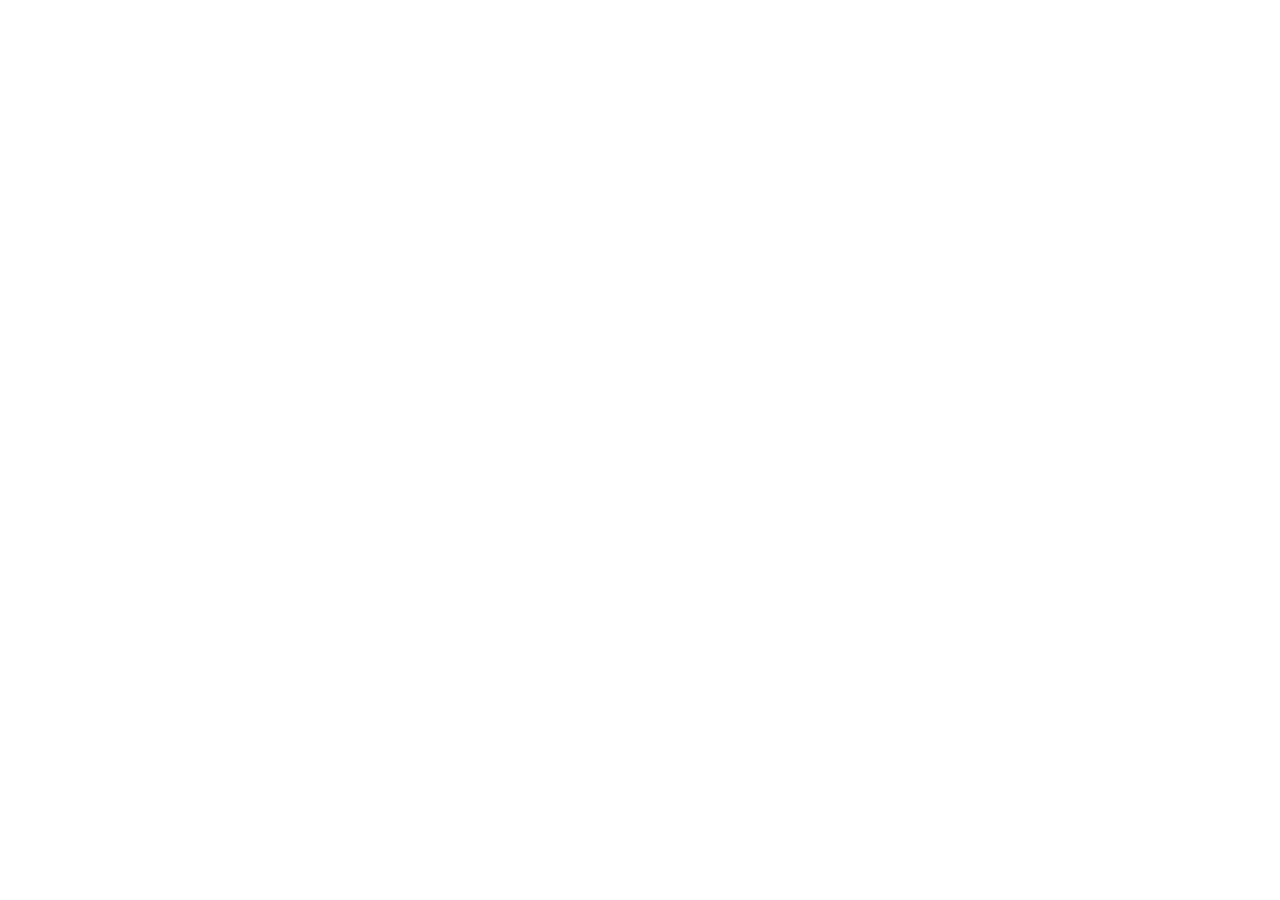
==== index.html @ d8c8930a "1rst commit" ====
<!Doctype html>
	<html>
		<head>
			<meta charset="UTF-8">
			<title>Zadanie 1</title>
			<!--Nasze pliki-->
			<link href="css/main.css" rel="stylesheet" type="text/css"/>
		</head>
	<body>

		
			</body>
</html>
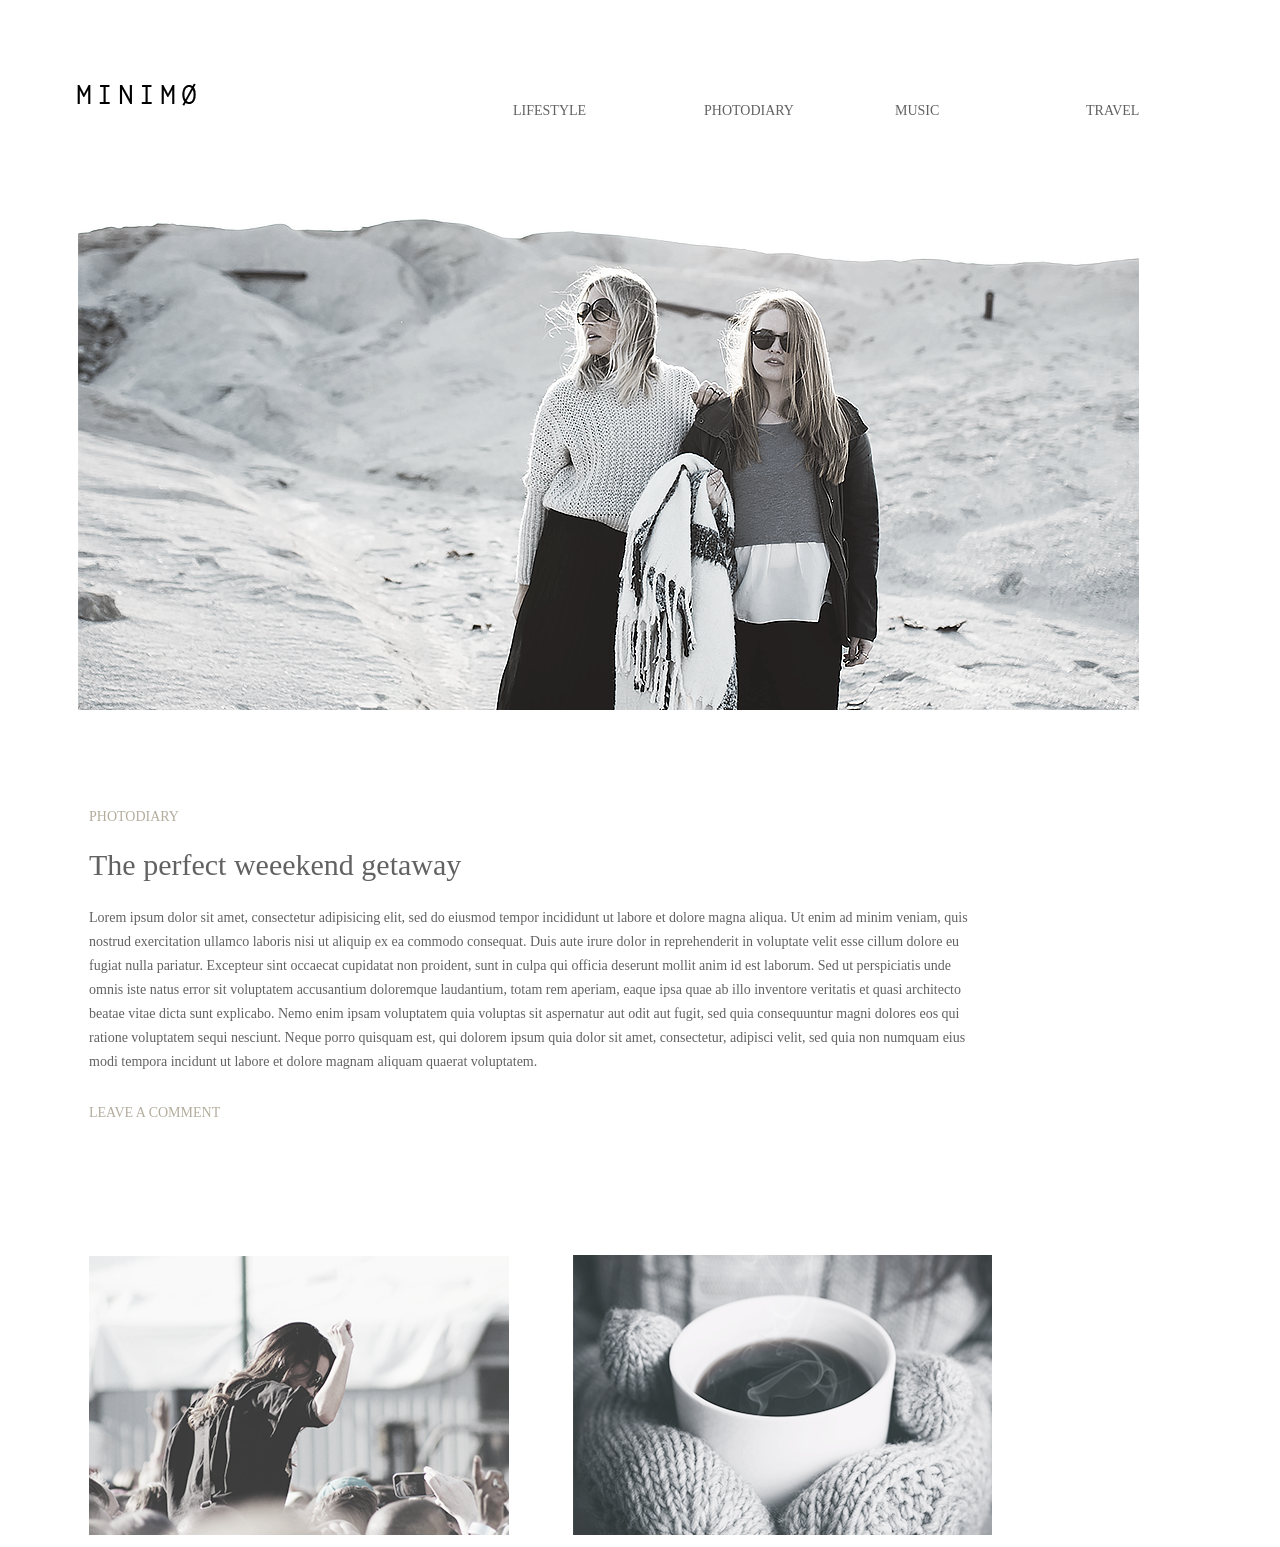
==== commit d387ff82: "40% done" ====
--- a/index.html
+++ b/index.html
@@ -7,7 +7,33 @@
 			<link href="css/main.css" rel="stylesheet" type="text/css"/>
 		</head>
 	<body>
+<header>
+	<img class="minimo" src="img/minimo.png">
+	<ul class="menu">
+		<li id="lifestyle"> LIFESTYLE </li>
+		<li id="photography"> PHOTODIARY </li>
+		<li id="music"> MUSIC </li>
+		<li id="travel"> TRAVEL </li>
+	</ul>
+</header>
+<main>
+	<div id="sekcja1">
+	<div class="clearfix"></div>
+<img class="zdj1" src="img/img1.png">
 
-		
+<p id="tit1"> PHOTODIARY </p>
+<h2 id="tit2"> The perfect weeekend getaway </h2>
+<p id="txt1"> Lorem ipsum dolor sit amet, consectetur adipisicing elit, sed do eiusmod tempor incididunt ut labore et dolore magna aliqua. Ut enim ad minim veniam, quis nostrud exercitation ullamco laboris nisi ut aliquip ex ea commodo consequat. Duis aute irure dolor in reprehenderit in voluptate velit esse cillum dolore eu fugiat nulla pariatur. Excepteur sint occaecat cupidatat non proident, sunt in culpa qui officia deserunt mollit anim id est laborum. Sed ut perspiciatis unde omnis iste natus error sit voluptatem accusantium doloremque laudantium, totam rem aperiam, eaque ipsa quae ab illo inventore veritatis et quasi architecto beatae vitae dicta sunt explicabo. Nemo enim ipsam voluptatem quia voluptas sit aspernatur aut odit aut fugit, sed quia consequuntur magni dolores eos qui ratione voluptatem sequi nesciunt. Neque porro quisquam est, qui dolorem ipsum quia dolor sit amet, consectetur, adipisci velit, sed quia non numquam eius modi tempora incidunt ut labore et dolore magnam aliquam quaerat voluptatem. </p>
+
+<p id="com1"> LEAVE A COMMENT </p>
+</div>
+<div id="sekcja2">
+<img class="zdj2" src="img/img2.png">
+<img class="zdj3" src="img/img3.png">
+
+</div>
+</main>
+
+
 			</body>
 </html>
--- a/css/main.css
+++ b/css/main.css
@@ -0,0 +1,96 @@
+.minimo{
+float:left;
+margin-top:75px;
+margin-left:69px;
+width: 119px;
+height: 23px;
+}
+.menu{
+	float:right;
+	display:flex;
+	list-style-type: none;
+	justify-content: flex-end;
+}
+.menu li{
+	margin-left:120px;
+	margin-top:75px;
+	margin-bottom:75px;
+	width: 71px;
+height: 11px;
+color: #626262;
+font-family: "Playfair Display";
+font-size: 14px;
+font-weight: 400;
+line-height: 24px;
+text-transform: uppercase;
+}
+#travel{
+	margin-right:115px;
+}
+/* zdjęcia start */
+.zdj1{
+	display:block;
+	margin-left: 70px;
+	    margin-right:69px;
+			width: 1061px;
+			height: 509px;
+}
+.zdj2{
+	margin-top:135px;
+	margin-left:81px;
+	margin-right:60px;
+	display:inline-block;
+	width: 420px;
+height: 279px;
+}
+.zdj3{
+	display:inline-block;
+}
+/* zdjęcia END */
+.clearfix{
+	clear:both;
+}
+#tit1{
+	margin-top:99px;
+	margin-left:81px;
+	width: 85px;
+height: 11px;
+color: #b4ad9e;
+font-family: Ubuntu;
+font-size: 14px;
+font-weight: 300;
+text-transform: uppercase;
+}
+#tit2{
+	margin-top:28px;
+	margin-left:81px;
+	width: 397px;
+height: 30px;
+color: #626262;
+font-family: "Playfair Display";
+font-size: 30px;
+font-weight: 400;
+}
+#txt1{
+	margin-top:28px;
+	margin-left:81px;
+	width: 893px;
+height: 183px;
+color: #626262;
+font-family: "Playfair Display";
+font-size: 14px;
+font-weight: 400;
+line-height: 24px;
+}
+#com1{
+	display:inline;
+	margin-top:52px;
+	margin-left:81px;
+	width: 123px;
+height: 11px;
+color: #b4ad9e;
+font-family: Ubuntu;
+font-size: 14px;
+font-weight: 300;
+text-transform: uppercase;
+}
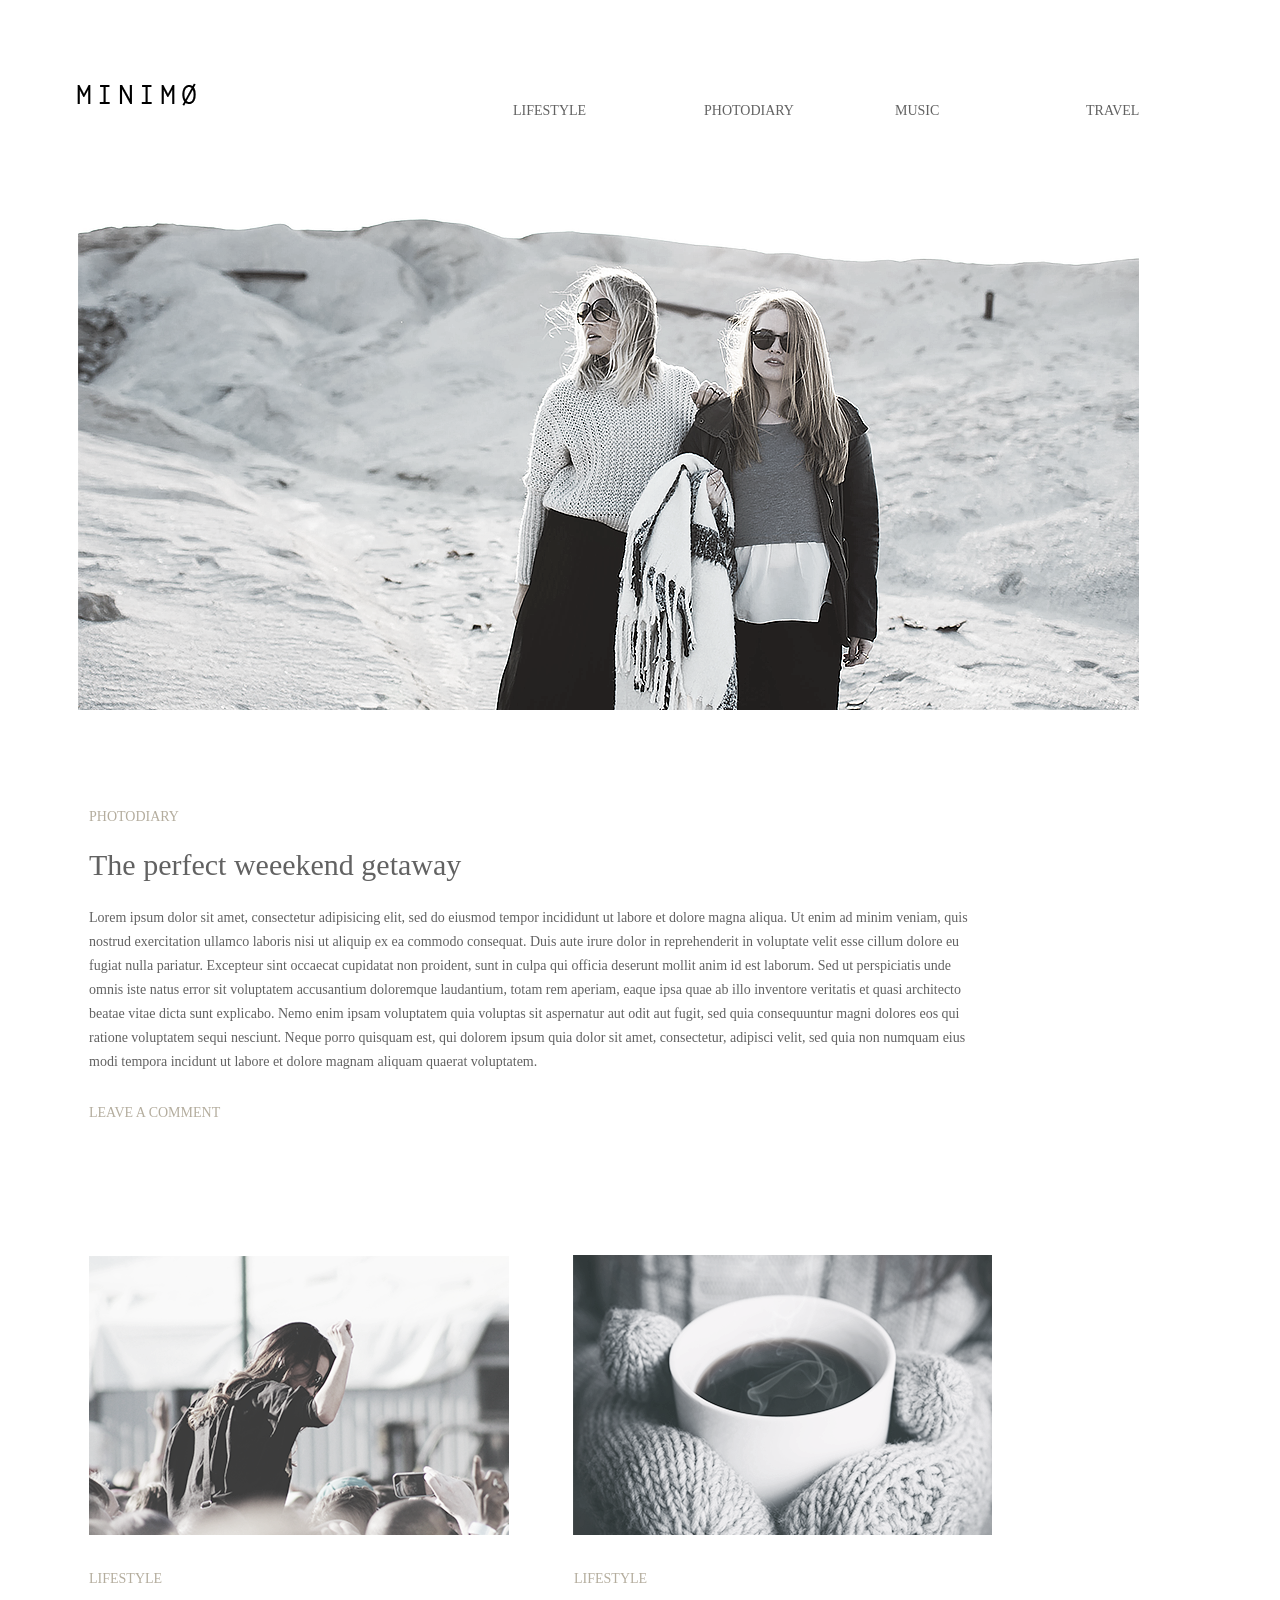
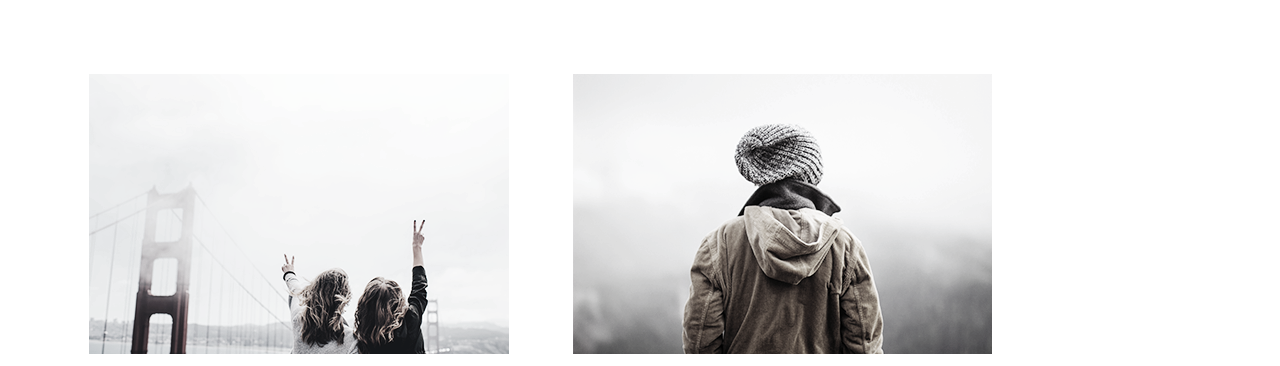
==== commit e4d46037: "added a few pics" ====
--- a/index.html
+++ b/index.html
@@ -29,8 +29,13 @@
 </div>
 <div id="sekcja2">
 <img class="zdj2" src="img/img2.png">
+<div class="tit3">LIFESTYLE</div>
 <img class="zdj3" src="img/img3.png">
-
+<div class="tit4">LIFESTYLE</div>
+</div>
+<div id="sekcja3">
+<img class="zdj4" src="img/img4.png">
+<img class="zdj5" src="img/img5.png">
 </div>
 </main>
 
--- a/css/main.css
+++ b/css/main.css
@@ -46,6 +46,15 @@
 .zdj3{
 	display:inline-block;
 }
+.zdj4{
+	margin-top:135px;
+	margin-left:81px;
+	margin-right:60px;
+	display:inline-block;
+}
+.zdj5{
+	display:inline-block;
+}
 /* zdjęcia END */
 .clearfix{
 	clear:both;
@@ -71,6 +80,30 @@
 font-size: 30px;
 font-weight: 400;
 }
+.tit3{
+	margin-top:32px;
+	position:absolute;
+	margin-left:81px;
+	width: 63px;
+height: 11px;
+color: #b4ad9e;
+font-family: Ubuntu;
+font-size: 14px;
+font-weight: 300;
+text-transform: uppercase;r
+}
+.tit4{
+	margin-top:32px;
+	position:absolute;
+	margin-left:566px;
+	width: 63px;
+height: 11px;
+color: #b4ad9e;
+font-family: Ubuntu;
+font-size: 14px;
+font-weight: 300;
+text-transform: uppercase;r
+}
 #txt1{
 	margin-top:28px;
 	margin-left:81px;
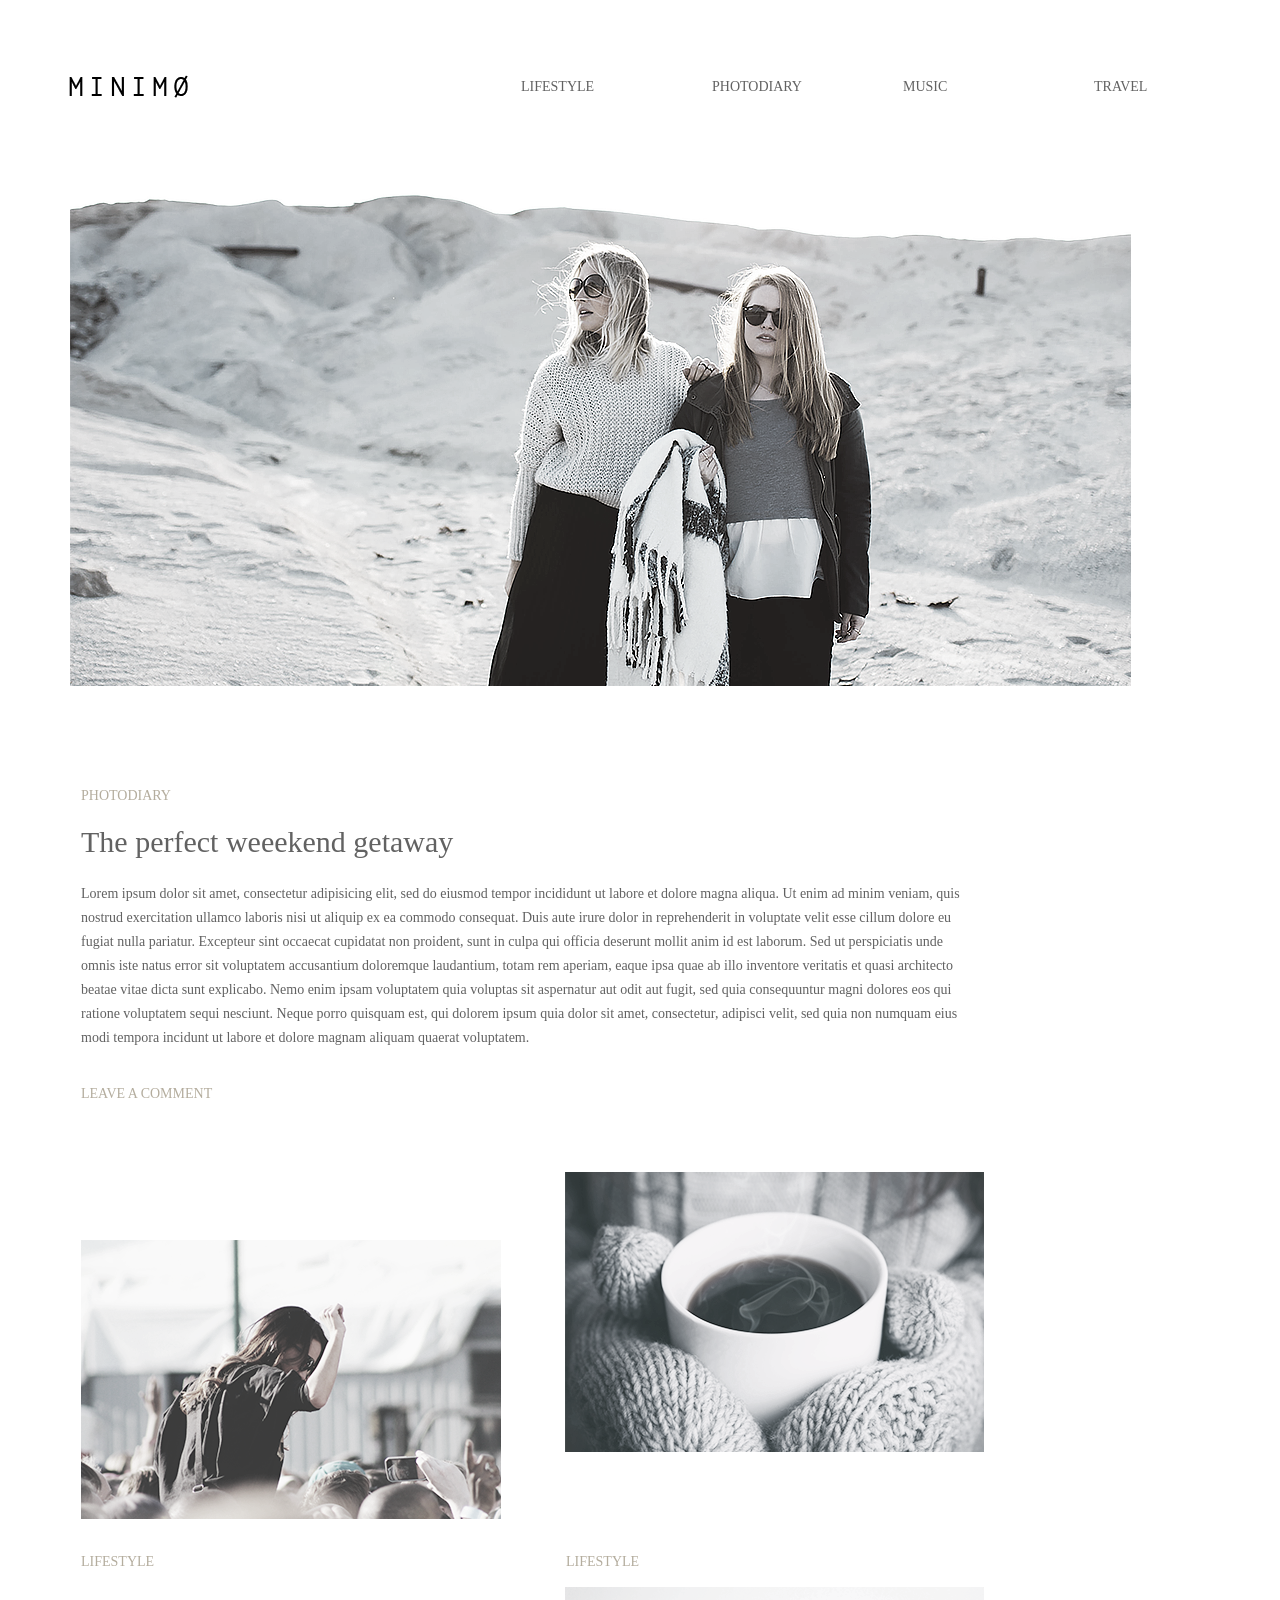
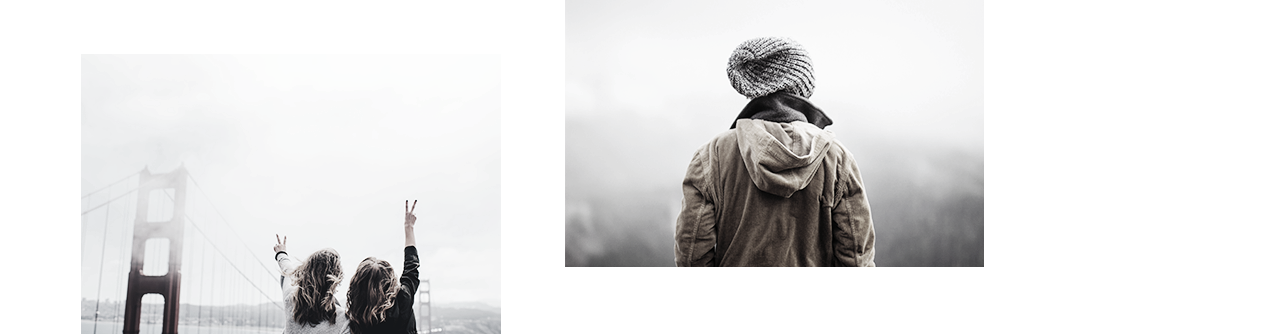
==== commit 516a8dcc: "added bootstrap" ====
--- a/index.html
+++ b/index.html
@@ -3,6 +3,9 @@
 		<head>
 			<meta charset="UTF-8">
 			<title>Zadanie 1</title>
+			<!-- bootstrap -->
+			<link rel="stylesheet" href="https://stackpath.bootstrapcdn.com/bootstrap/4.1.2/css/bootstrap.min.css" integrity="sha384-Smlep5jCw/wG7hdkwQ/Z5nLIefveQRIY9nfy6xoR1uRYBtpZgI6339F5dgvm/e9B" crossorigin="anonymous">
+<script src="https://stackpath.bootstrapcdn.com/bootstrap/4.1.2/js/bootstrap.min.js" integrity="sha384-o+RDsa0aLu++PJvFqy8fFScvbHFLtbvScb8AjopnFD+iEQ7wo/CG0xlczd+2O/em" crossorigin="anonymous"></script>
 			<!--Nasze pliki-->
 			<link href="css/main.css" rel="stylesheet" type="text/css"/>
 		</head>
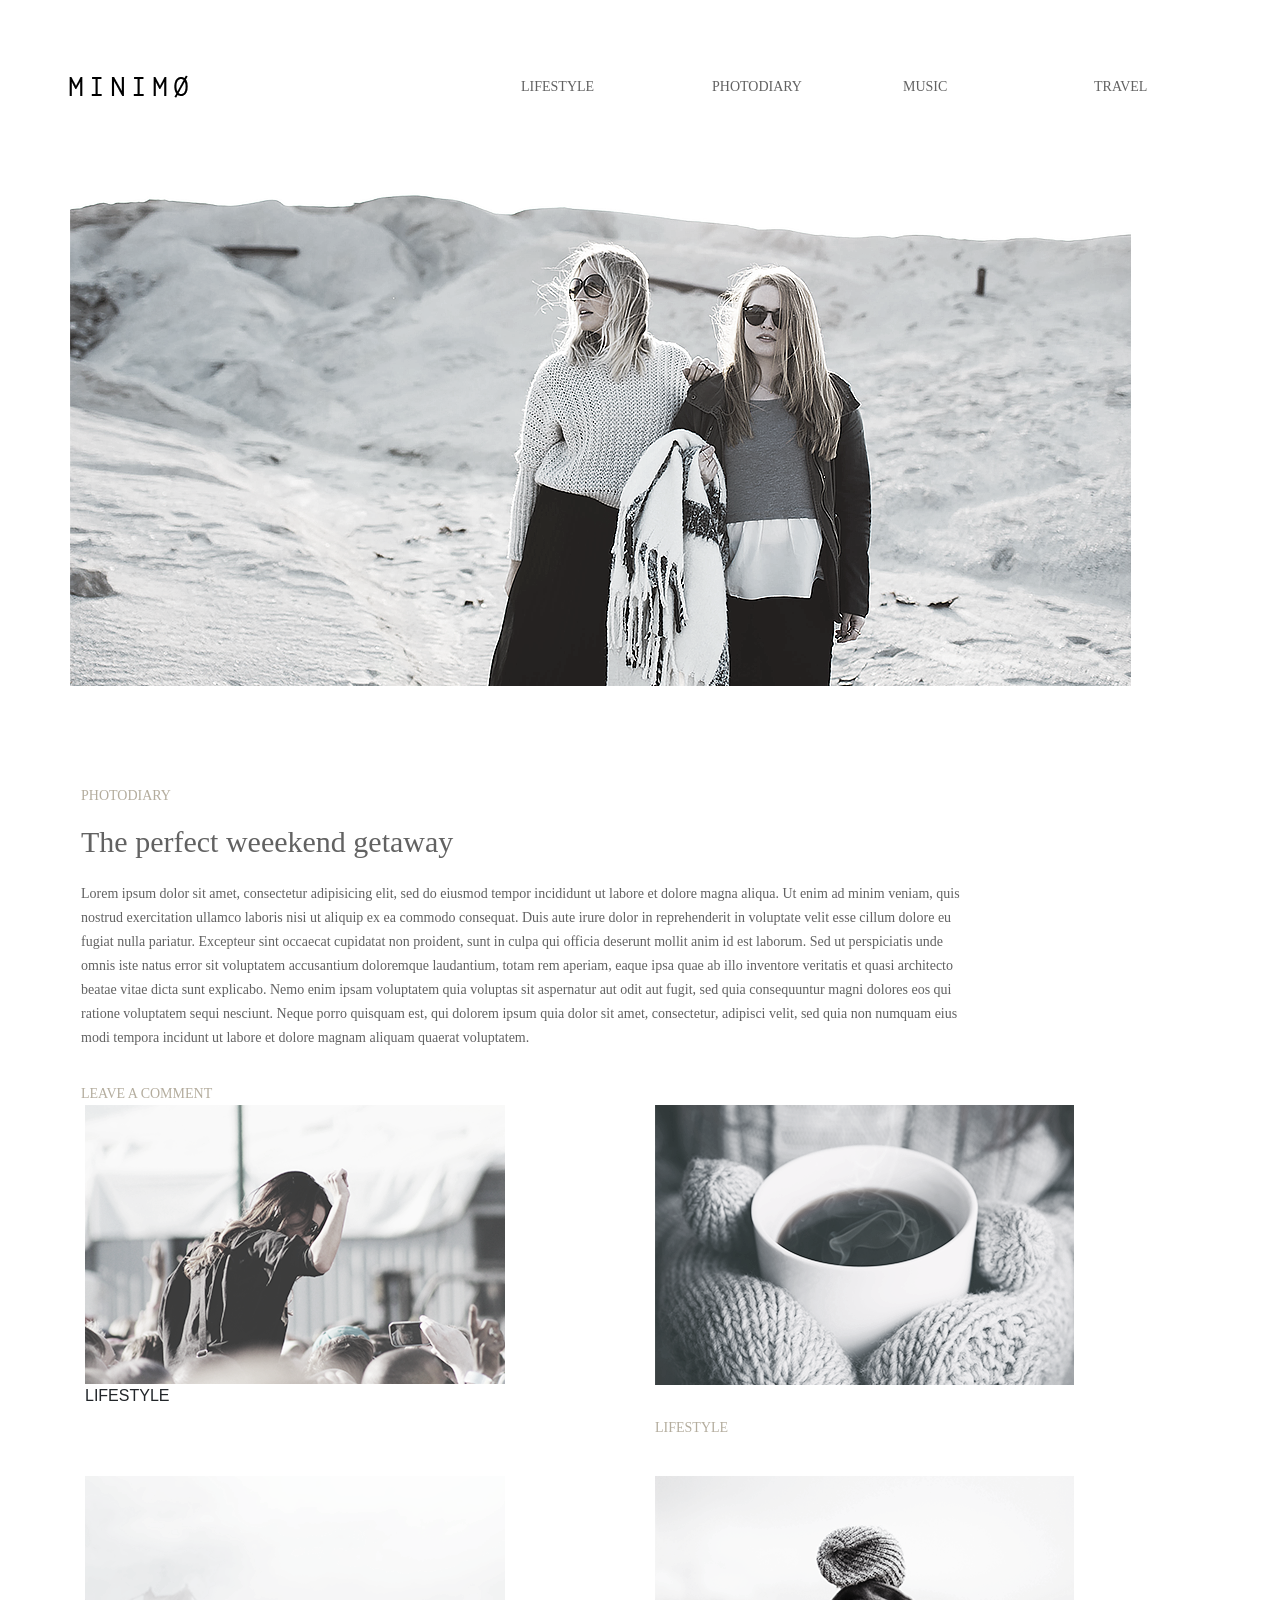
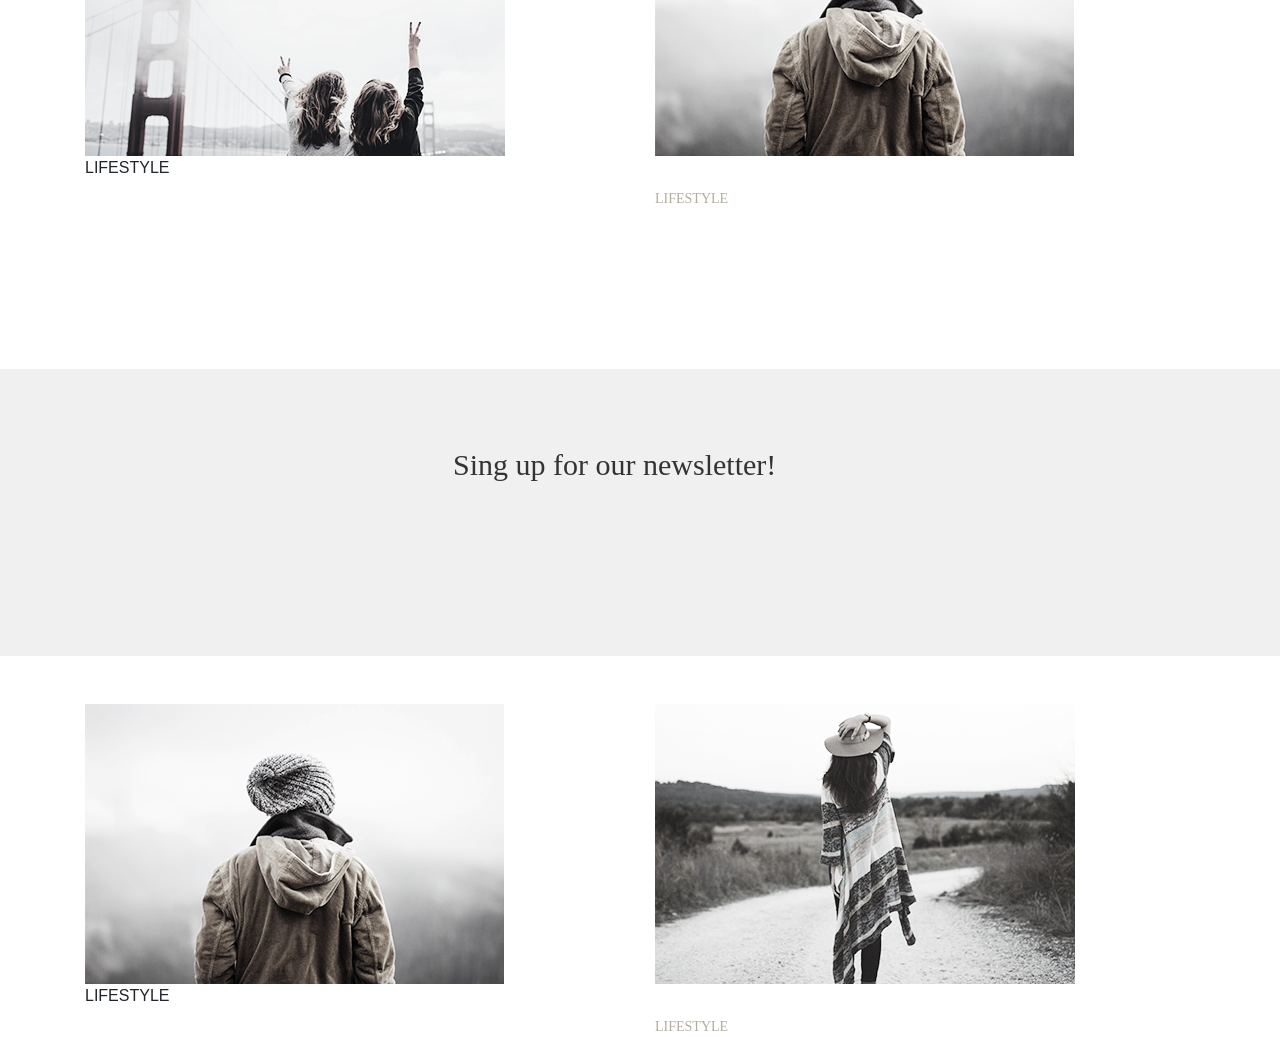
==== commit 17a20b30: "50% done" ====
--- a/index.html
+++ b/index.html
@@ -3,9 +3,7 @@
 		<head>
 			<meta charset="UTF-8">
 			<title>Zadanie 1</title>
-			<!-- bootstrap -->
-			<link rel="stylesheet" href="https://stackpath.bootstrapcdn.com/bootstrap/4.1.2/css/bootstrap.min.css" integrity="sha384-Smlep5jCw/wG7hdkwQ/Z5nLIefveQRIY9nfy6xoR1uRYBtpZgI6339F5dgvm/e9B" crossorigin="anonymous">
-<script src="https://stackpath.bootstrapcdn.com/bootstrap/4.1.2/js/bootstrap.min.js" integrity="sha384-o+RDsa0aLu++PJvFqy8fFScvbHFLtbvScb8AjopnFD+iEQ7wo/CG0xlczd+2O/em" crossorigin="anonymous"></script>
+			<link rel="stylesheet" href="https://stackpath.bootstrapcdn.com/bootstrap/4.1.3/css/bootstrap.min.css" integrity="sha384-MCw98/SFnGE8fJT3GXwEOngsV7Zt27NXFoaoApmYm81iuXoPkFOJwJ8ERdknLPMO" crossorigin="anonymous">
 			<!--Nasze pliki-->
 			<link href="css/main.css" rel="stylesheet" type="text/css"/>
 		</head>
@@ -30,16 +28,67 @@
 
 <p id="com1"> LEAVE A COMMENT </p>
 </div>
+<!-- SEKCJA 2 START -->
 <div id="sekcja2">
+	<div class="container">
+		<div class="row">
+			<div class="col-md-6">
 <img class="zdj2" src="img/img2.png">
-<div class="tit3">LIFESTYLE</div>
+<div>LIFESTYLE</div>
+</div>
+	<div class="col-md-6">
 <img class="zdj3" src="img/img3.png">
 <div class="tit4">LIFESTYLE</div>
 </div>
+</div>
+</div>
+</div>
+<!-- SEKCJA 2 STOP -->
+<br>
+<br>
+<!-- SEKCJA 3 START -->
 <div id="sekcja3">
+	<div class="container">
+		<div class="row">
+			<div class="col-md-6">
 <img class="zdj4" src="img/img4.png">
+<div>LIFESTYLE</div>
+</div>
+	<div class="col-md-6">
 <img class="zdj5" src="img/img5.png">
+<div class="tit4">LIFESTYLE</div>
 </div>
+</div>
+</div>
+</div>
+<!-- SEKCJA 3 STOP -->
+<br>
+<br>
+<!-- SEKCJA 4 START -->
+<div id="newsletter">
+		<p class="tit5"> Sing up for our newsletter! </p>
+	</div>
+</div>
+</div>
+<!-- SEKCJA 4 STOP -->
+<br>
+<br>
+<!-- SEKCJA 5 START -->
+<div id="sekcja5">
+	<div class="container">
+		<div class="row">
+			<div class="col-md-6">
+<img class="zdj5" src="img/img5.png">
+<div>LIFESTYLE</div>
+</div>
+	<div class="col-md-6">
+<img class="zdj6" src="img/img6.png">
+<div class="tit4">LIFESTYLE</div>
+</div>
+</div>
+</div>
+</div>
+<!-- SEKCJA 5 STOP -->
 </main>
 
 
--- a/css/main.css
+++ b/css/main.css
@@ -36,8 +36,8 @@
 			height: 509px;
 }
 .zdj2{
-	margin-top:135px;
-	margin-left:81px;
+	margin-top:0px;
+	margin-left:0px;
 	margin-right:60px;
 	display:inline-block;
 	width: 420px;
@@ -47,13 +47,12 @@
 	display:inline-block;
 }
 .zdj4{
-	margin-top:135px;
-	margin-left:81px;
+	margin-top:0px;
+	margin-left:0px;
 	margin-right:60px;
-	display:inline-block;
+
 }
 .zdj5{
-	display:inline-block;
 }
 /* zdjęcia END */
 .clearfix{
@@ -90,19 +89,27 @@
 font-family: Ubuntu;
 font-size: 14px;
 font-weight: 300;
-text-transform: uppercase;r
+text-transform: uppercase;
 }
 .tit4{
 	margin-top:32px;
-	position:absolute;
-	margin-left:566px;
 	width: 63px;
 height: 11px;
 color: #b4ad9e;
 font-family: Ubuntu;
 font-size: 14px;
 font-weight: 300;
-text-transform: uppercase;r
+text-transform: uppercase;
+}
+.tit5{
+	width: 374px;
+height: 30px;
+color: #333333;
+font-family: "Playfair Display";
+font-size: 30px;
+font-weight: 400;
+ margin: 0 auto;
+ padding-top:73px;
 }
 #txt1{
 	margin-top:28px;
@@ -127,3 +134,9 @@
 font-weight: 300;
 text-transform: uppercase;
 }
+#newsletter{
+	margin-top:122px;
+	width:100%;
+height: 287px;
+background-color: #f0f0f0;
+}
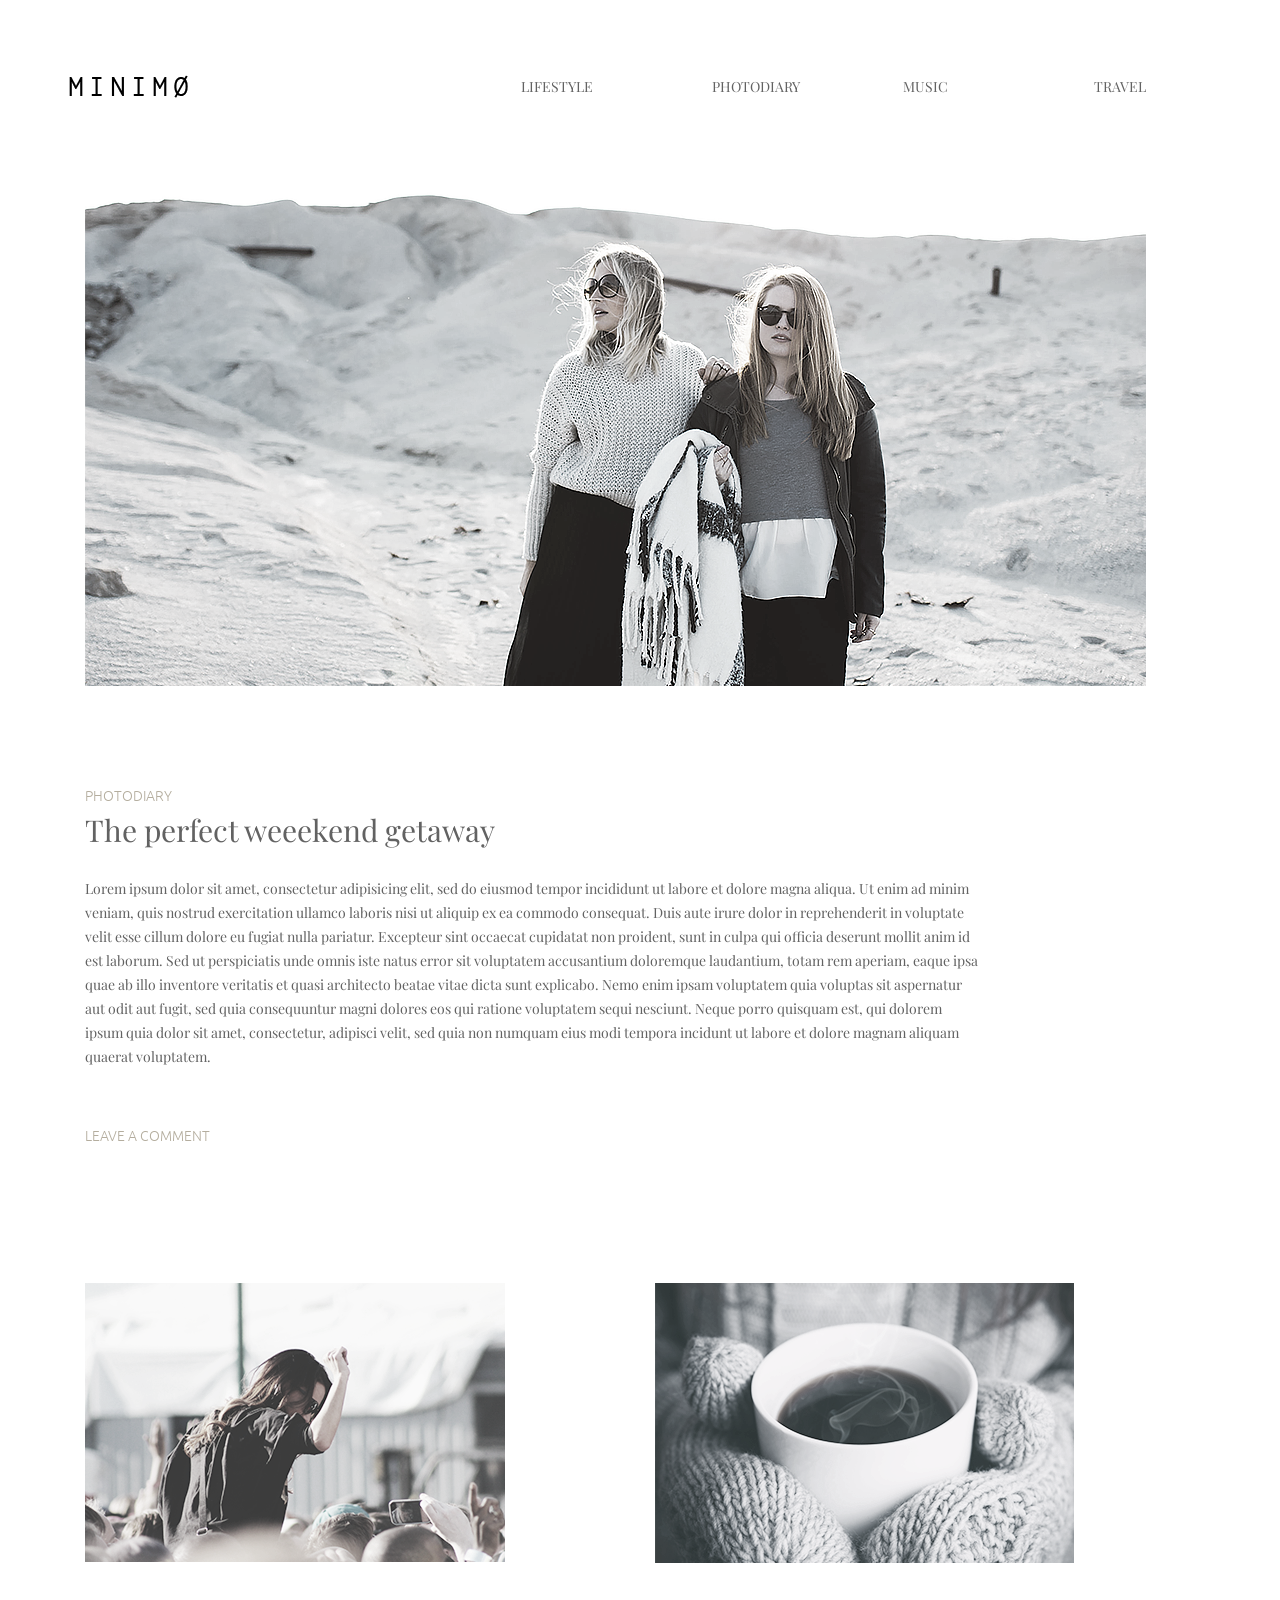
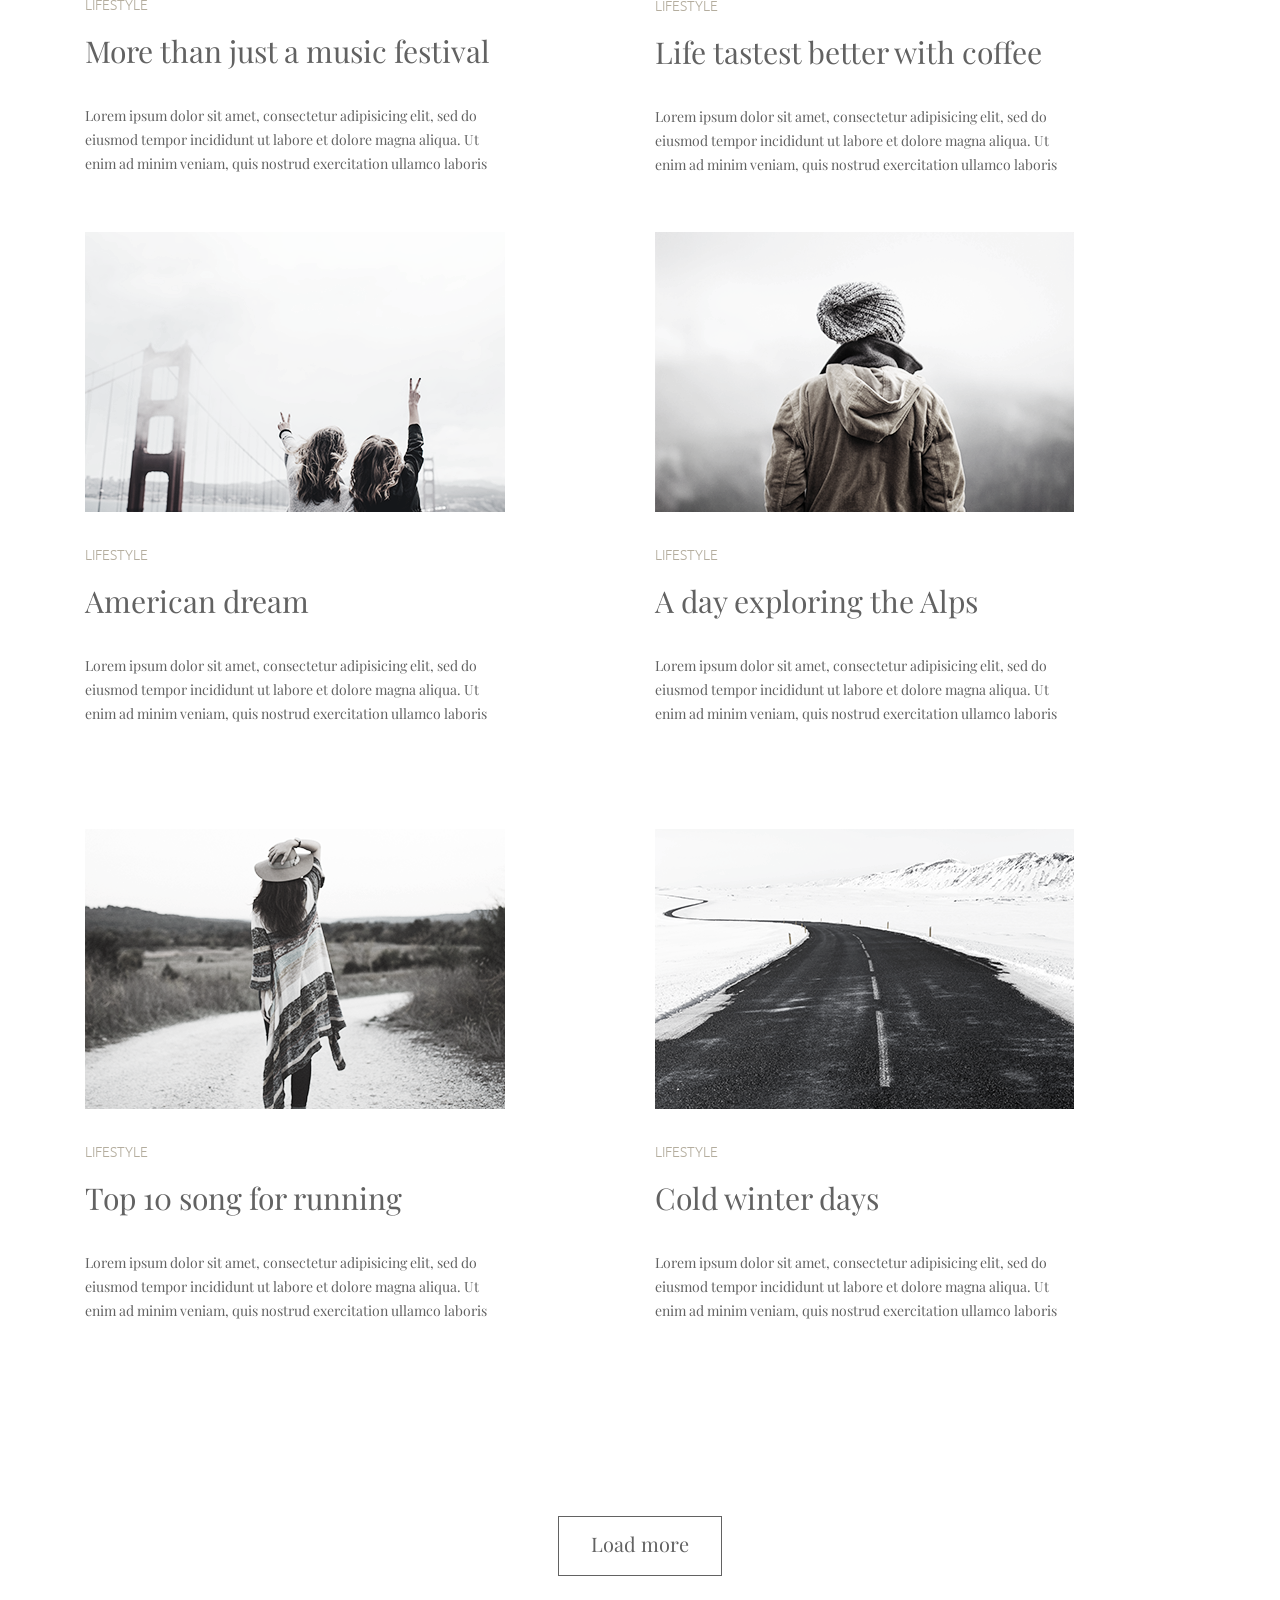
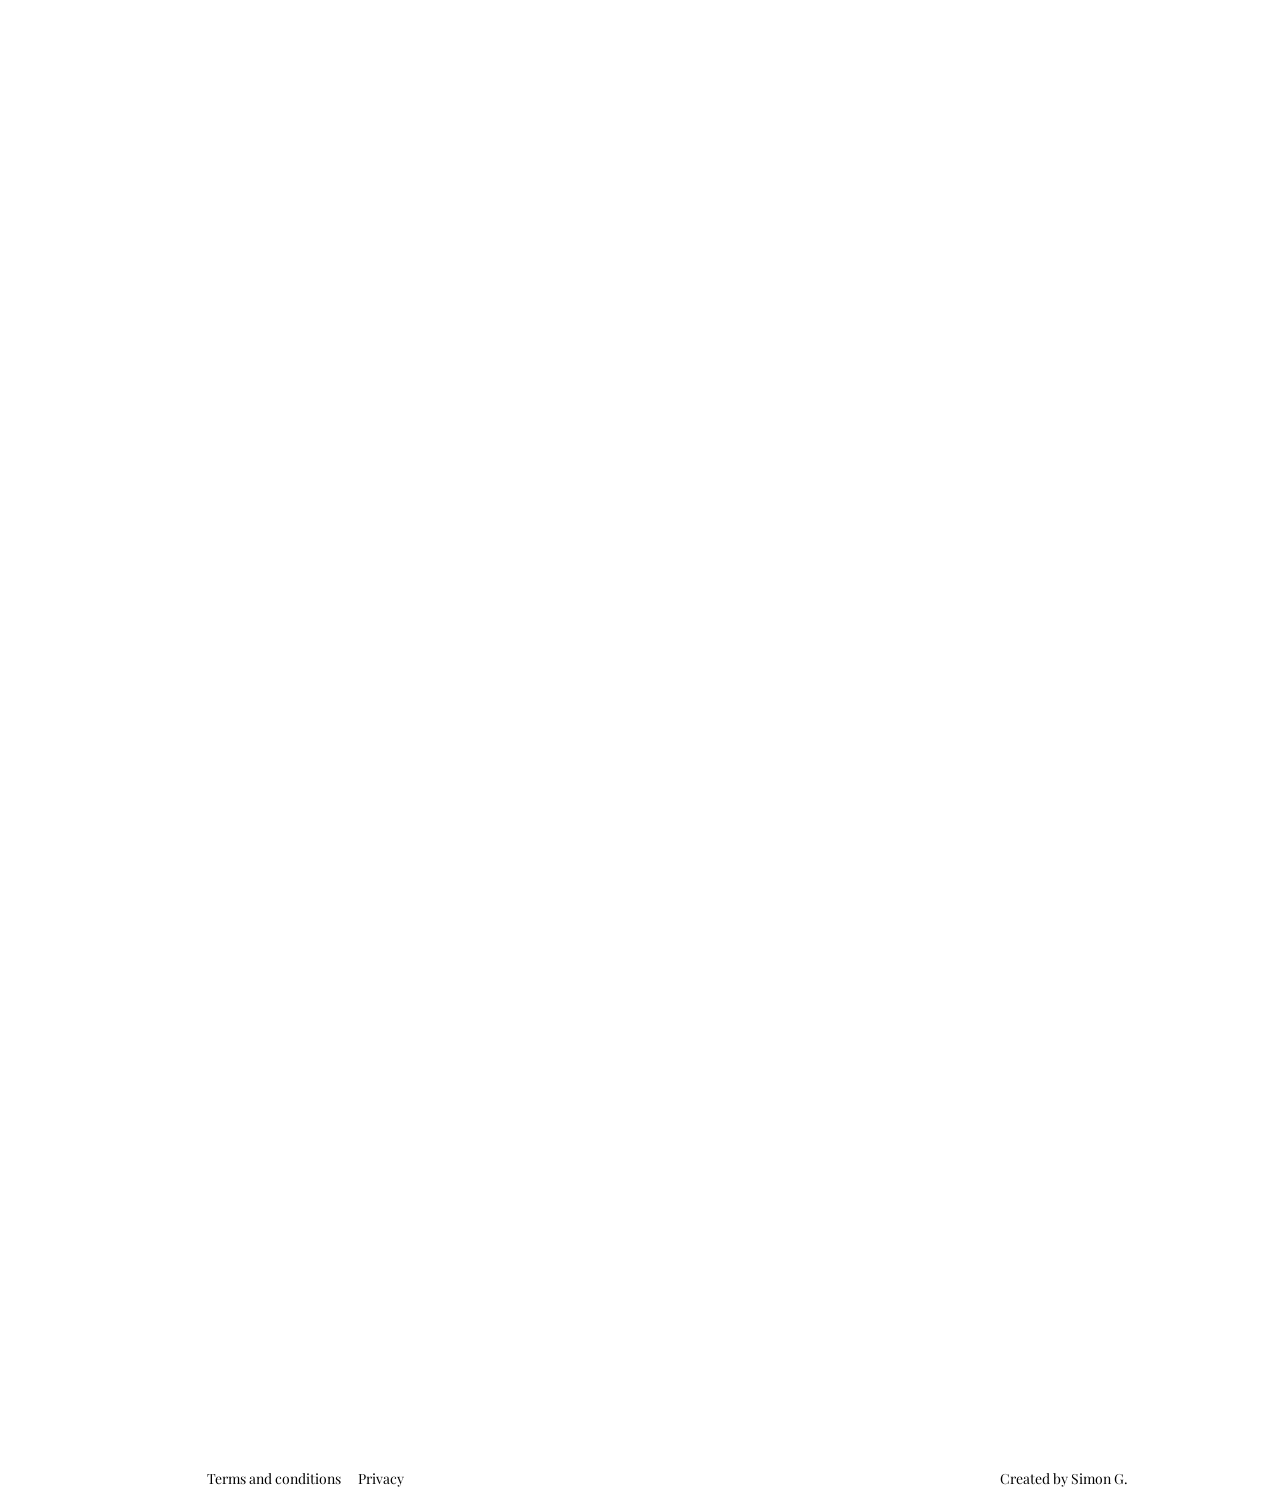
==== commit 3a82c503: "done 100%" ====
--- a/index.html
+++ b/index.html
@@ -6,39 +6,52 @@
 			<link rel="stylesheet" href="https://stackpath.bootstrapcdn.com/bootstrap/4.1.3/css/bootstrap.min.css" integrity="sha384-MCw98/SFnGE8fJT3GXwEOngsV7Zt27NXFoaoApmYm81iuXoPkFOJwJ8ERdknLPMO" crossorigin="anonymous">
 			<!--Nasze pliki-->
 			<link href="css/main.css" rel="stylesheet" type="text/css"/>
+			<!-- Fonts -->
+			<link href="https://fonts.googleapis.com/css?family=Playfair+Display" rel="stylesheet">
+			<link href="https://fonts.googleapis.com/css?family=Ubuntu" rel="stylesheet">
 		</head>
 	<body>
 <header>
 	<img class="minimo" src="img/minimo.png">
 	<ul class="menu">
-		<li id="lifestyle"> LIFESTYLE </li>
-		<li id="photography"> PHOTODIARY </li>
-		<li id="music"> MUSIC </li>
-		<li id="travel"> TRAVEL </li>
+		<li><a href="#lifestyle">LIFESTYLE</a></li>
+		<li><a href="#photodiary">PHOTODIARY</a></li>
+		<li><a href="#music">Music</a></li>
+		<li id="last"><a href="#newsletter">Travel</a></li>
 	</ul>
 </header>
 <main>
-	<div id="sekcja1">
+	<div id="photodiary">
 	<div class="clearfix"></div>
+	<div class="container">
+		<div class="row">
+			<div class="col-md-6">
 <img class="zdj1" src="img/img1.png">
-
 <p id="tit1"> PHOTODIARY </p>
 <h2 id="tit2"> The perfect weeekend getaway </h2>
 <p id="txt1"> Lorem ipsum dolor sit amet, consectetur adipisicing elit, sed do eiusmod tempor incididunt ut labore et dolore magna aliqua. Ut enim ad minim veniam, quis nostrud exercitation ullamco laboris nisi ut aliquip ex ea commodo consequat. Duis aute irure dolor in reprehenderit in voluptate velit esse cillum dolore eu fugiat nulla pariatur. Excepteur sint occaecat cupidatat non proident, sunt in culpa qui officia deserunt mollit anim id est laborum. Sed ut perspiciatis unde omnis iste natus error sit voluptatem accusantium doloremque laudantium, totam rem aperiam, eaque ipsa quae ab illo inventore veritatis et quasi architecto beatae vitae dicta sunt explicabo. Nemo enim ipsam voluptatem quia voluptas sit aspernatur aut odit aut fugit, sed quia consequuntur magni dolores eos qui ratione voluptatem sequi nesciunt. Neque porro quisquam est, qui dolorem ipsum quia dolor sit amet, consectetur, adipisci velit, sed quia non numquam eius modi tempora incidunt ut labore et dolore magnam aliquam quaerat voluptatem. </p>
-
+<br>
+<br>
 <p id="com1"> LEAVE A COMMENT </p>
 </div>
+</div>
+</div>
+</div>
 <!-- SEKCJA 2 START -->
-<div id="sekcja2">
+<div id="lifestyle">
 	<div class="container">
 		<div class="row">
 			<div class="col-md-6">
-<img class="zdj2" src="img/img2.png">
-<div>LIFESTYLE</div>
+<img src="img/img2.png">
+<div id="tit3">LIFESTYLE</div>
+<h3 id="titBig"> More than just a music festival</h3>
+<p id="txt2">Lorem ipsum dolor sit amet, consectetur adipisicing elit, sed do eiusmod tempor incididunt ut labore et dolore magna aliqua. Ut enim ad minim veniam, quis nostrud exercitation ullamco laboris </p>
 </div>
 	<div class="col-md-6">
-<img class="zdj3" src="img/img3.png">
-<div class="tit4">LIFESTYLE</div>
+<img src="img/img3.png">
+<div id="tit3">LIFESTYLE</div>
+<h3 id="titBig">Life tastest better with coffee</h3>
+<p id="txt2">Lorem ipsum dolor sit amet, consectetur adipisicing elit, sed do eiusmod tempor incididunt ut labore et dolore magna aliqua. Ut enim ad minim veniam, quis nostrud exercitation ullamco laboris </p>
 </div>
 </div>
 </div>
@@ -51,12 +64,16 @@
 	<div class="container">
 		<div class="row">
 			<div class="col-md-6">
-<img class="zdj4" src="img/img4.png">
-<div>LIFESTYLE</div>
+<img src="img/img4.png">
+<div id="tit3">LIFESTYLE</div>
+<h3 id="titBig">American dream</h3>
+<p id="txt2">Lorem ipsum dolor sit amet, consectetur adipisicing elit, sed do eiusmod tempor incididunt ut labore et dolore magna aliqua. Ut enim ad minim veniam, quis nostrud exercitation ullamco laboris </p>
 </div>
 	<div class="col-md-6">
-<img class="zdj5" src="img/img5.png">
-<div class="tit4">LIFESTYLE</div>
+<img src="img/img5.png">
+<div id="tit3">LIFESTYLE</div>
+<h3 id="titBig">A day exploring the Alps </h3>
+<p id="txt2">Lorem ipsum dolor sit amet, consectetur adipisicing elit, sed do eiusmod tempor incididunt ut labore et dolore magna aliqua. Ut enim ad minim veniam, quis nostrud exercitation ullamco laboris </p>
 </div>
 </div>
 </div>
@@ -64,32 +81,46 @@
 <!-- SEKCJA 3 STOP -->
 <br>
 <br>
-<!-- SEKCJA 4 START -->
+<!-- SEKCJA 4 - NEWSLETTER - START -->
 <div id="newsletter">
-		<p class="tit5"> Sing up for our newsletter! </p>
+		<p id="tit4"> Sing up for our newsletter! </p>
+		<form>
+	 <input type="text" id="inp1" placeholder="Enter a valid email adress"/>
+	 <button id="inp2" type="submit">></button>
+	  </form>
 	</div>
-</div>
-</div>
 <!-- SEKCJA 4 STOP -->
 <br>
 <br>
 <!-- SEKCJA 5 START -->
-<div id="sekcja5">
+<div id="music">
 	<div class="container">
 		<div class="row">
 			<div class="col-md-6">
-<img class="zdj5" src="img/img5.png">
-<div>LIFESTYLE</div>
+<img src="img/img6.png">
+<div id="tit3">LIFESTYLE</div>
+<h3 id="titBig">Top 10 song for running</h3>
+<p id="txt2">Lorem ipsum dolor sit amet, consectetur adipisicing elit, sed do eiusmod tempor incididunt ut labore et dolore magna aliqua. Ut enim ad minim veniam, quis nostrud exercitation ullamco laboris </p>
 </div>
 	<div class="col-md-6">
-<img class="zdj6" src="img/img6.png">
-<div class="tit4">LIFESTYLE</div>
+<img src="img/img7.png">
+<div id="tit3">LIFESTYLE</div>
+<h3 id="titBig">Cold winter days </h3>
+<p id="txt2">Lorem ipsum dolor sit amet, consectetur adipisicing elit, sed do eiusmod tempor incididunt ut labore et dolore magna aliqua. Ut enim ad minim veniam, quis nostrud exercitation ullamco laboris </p>
 </div>
 </div>
 </div>
 </div>
 <!-- SEKCJA 5 STOP -->
+<div class="button1"> Load more </div>
 </main>
+<footer>
+	<ul id="foot">
+		<li> Terms and conditions </li>
+		<li> Privacy</li>
+	</ul>
+	<p id="author"> Created by Simon G. </p>
+</footer>
 
 
 			</body>
--- a/css/main.css
+++ b/css/main.css
@@ -1,3 +1,19 @@
+html {
+    scroll-behavior: smooth
+}
+/*mediaquery -start */
+@media only screen and (min-width: 1000px) {
+    #newsletter{
+        display:none !important;
+    }
+}
+@media only screen and (min-width: 1000px) {
+    body{
+        display:block !important;
+    }
+}
+/*mediaquery stop */
+/*icon title start */
 .minimo{
 float:left;
 margin-top:75px;
@@ -5,6 +21,8 @@
 width: 119px;
 height: 23px;
 }
+/*icon title stop*/
+/*menu start */
 .menu{
 	float:right;
 	display:flex;
@@ -24,43 +42,36 @@
 line-height: 24px;
 text-transform: uppercase;
 }
-#travel{
+.menu li a{
+	text-decoration:none;
+	color:#626262;
+}
+#last{
 	margin-right:115px;
 }
+/*menu stop  */
 /* zdjęcia start */
 .zdj1{
 	display:block;
-	margin-left: 70px;
-	    margin-right:69px;
 			width: 1061px;
 			height: 509px;
-}
-.zdj2{
-	margin-top:0px;
-	margin-left:0px;
-	margin-right:60px;
-	display:inline-block;
-	width: 420px;
-height: 279px;
-}
-.zdj3{
-	display:inline-block;
-}
-.zdj4{
-	margin-top:0px;
-	margin-left:0px;
-	margin-right:60px;
-
-}
-.zdj5{
 }
 /* zdjęcia END */
 .clearfix{
 	clear:both;
 }
+/*titles start */
+#titBig{
+	width: 324px;
+height: 30px;
+color: #626262;
+font-family: "Playfair Display";
+font-size: 30px;
+font-weight: 400;
+display:inline;
+}
 #tit1{
 	margin-top:99px;
-	margin-left:81px;
 	width: 85px;
 height: 11px;
 color: #b4ad9e;
@@ -71,18 +82,17 @@
 }
 #tit2{
 	margin-top:28px;
-	margin-left:81px;
 	width: 397px;
 height: 30px;
 color: #626262;
 font-family: "Playfair Display";
 font-size: 30px;
 font-weight: 400;
-}
-.tit3{
+display:inline;
+}
+#tit3{
 	margin-top:32px;
-	position:absolute;
-	margin-left:81px;
+	margin-bottom:28px;
 	width: 63px;
 height: 11px;
 color: #b4ad9e;
@@ -91,17 +101,7 @@
 font-weight: 300;
 text-transform: uppercase;
 }
-.tit4{
-	margin-top:32px;
-	width: 63px;
-height: 11px;
-color: #b4ad9e;
-font-family: Ubuntu;
-font-size: 14px;
-font-weight: 300;
-text-transform: uppercase;
-}
-.tit5{
+#tit4{
 	width: 374px;
 height: 30px;
 color: #333333;
@@ -111,9 +111,10 @@
  margin: 0 auto;
  padding-top:73px;
 }
+/*titles end */
+/*text start */
 #txt1{
 	margin-top:28px;
-	margin-left:81px;
 	width: 893px;
 height: 183px;
 color: #626262;
@@ -121,11 +122,21 @@
 font-size: 14px;
 font-weight: 400;
 line-height: 24px;
+}
+#txt2{
+	margin-top:34px;
+	width: 414px;
+height: 63px;
+color: #626262;
+font-family: "Playfair Display";
+font-size: 14px;
+font-weight: 400;
+line-height: 24px;
+justify-content:center;
 }
 #com1{
 	display:inline;
 	margin-top:52px;
-	margin-left:81px;
 	width: 123px;
 height: 11px;
 color: #b4ad9e;
@@ -134,9 +145,89 @@
 font-weight: 300;
 text-transform: uppercase;
 }
+/*text end */
+/*newsletter start */
 #newsletter{
 	margin-top:122px;
 	width:100%;
 height: 287px;
 background-color: #f0f0f0;
-}
+display:block;
+position:relative;
+}
+/*newsletter end */
+/*button start */
+.button1{
+	width: 164px;
+height: 60px;
+border: 1px solid #626262;
+margin:0 auto;
+color: #626262;
+font-family: "Playfair Display";
+font-size: 20px;
+font-weight: 400;
+line-height: 24px;
+text-align: center;
+padding-top:15px;
+margin-top:186px;
+margin-bottom:1491px;
+}
+/*button end */
+/*footer start */
+#foot{
+	list-style-type:none;
+	display:flex;
+	margin-left:150px;
+	float:left;
+}
+#foot li{
+	padding-left:17px;
+	color: #000000;
+font-family: "Playfair Display";
+font-size: 14px;
+font-weight: 400;
+line-height: 24px;
+}
+#author{
+	float:right;
+	margin-right:152px;
+	color: #000000;
+font-family: "Playfair Display";
+font-size: 14px;
+font-weight: 400;
+line-height: 24px;
+}
+/*footer end */
+/* inputs */
+#inp1{
+	display:block;
+	margin: 0 auto;
+	margin-top:109px;
+	width: 399px;
+	border-top:none;
+	border-left:none;
+	background-color:#f0f0f0;
+border-bottom: 2px solid #000000;
+font-family: "Playfair Display";
+padding-left:3px;
+font-size: 14px;
+font-weight: 400;
+line-height: 24px;
+}
+#inp2{
+	position:absolute;
+	border:none;
+	width: 11px;
+height: 13px;
+right: 434px;
+top: 173px;
+font-size: 24px;
+background-color: #f0f0f0;
+color: #888888;
+}
+#inp2:active{
+	display:none;
+}
+#photodiary{
+	margin-bottom:135px;
+}
